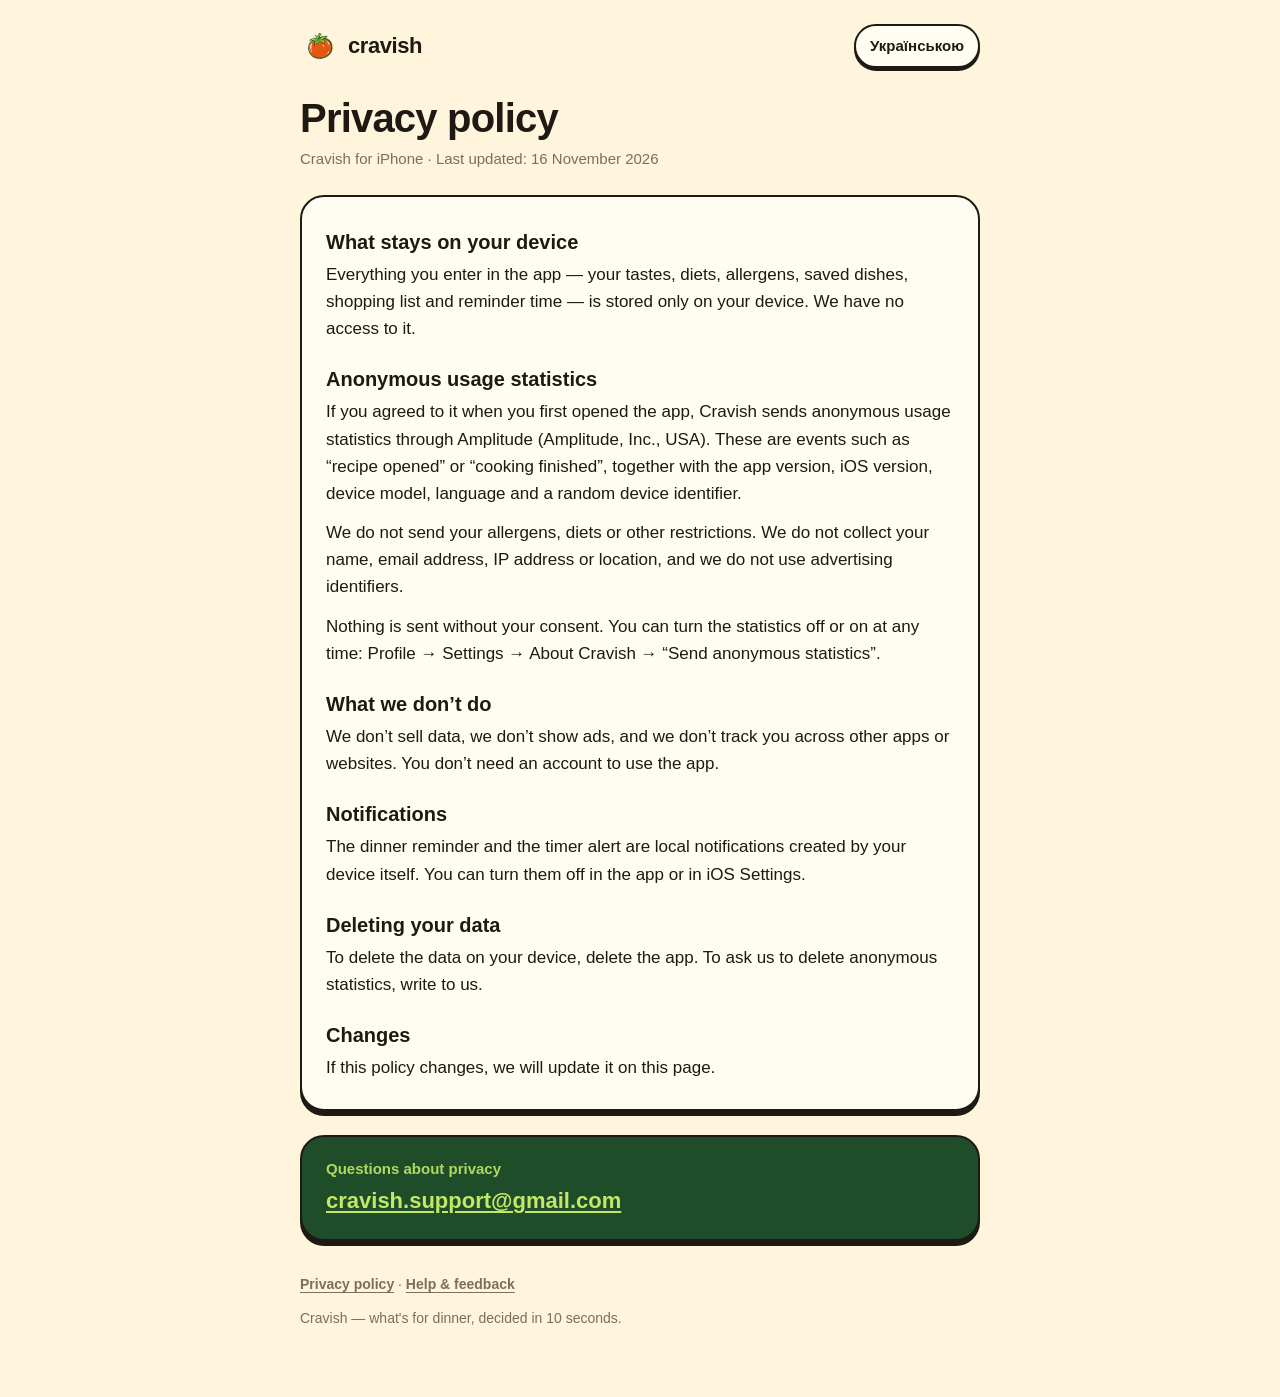
==== privacy.html @ 6daa7ce8 "Add the privacy policy and support pages for Cravish English pages with Ukrainian versions, for GitH" ====
<!doctype html>
<html lang="en">
<head>
<meta charset="utf-8">
<meta name="viewport" content="width=device-width, initial-scale=1">
<title>Privacy policy — Cravish</title>
<link rel="icon" href="assets/icon.png">
<link rel="apple-touch-icon" href="assets/icon.png">
<link rel="stylesheet" href="style.css">
</head>
<body>
<div class="page">
<header class="top">
<a class="brand" href="./" aria-label="Cravish home"><img src="assets/tomato.png" alt="">cravish</a>
<a class="lang" href="uk/privacy" lang="uk">Українською</a>
</header>
<main>
<h1>Privacy policy</h1>
<p class="updated">Cravish for iPhone · Last updated: 16 November 2026</p>
<div class="card">
<h2>What stays on your device</h2>
<p>Everything you enter in the app — your tastes, diets, allergens, saved dishes, shopping list and reminder time — is stored only on your device. We have no access to it.</p>

<h2>Anonymous usage statistics</h2>
<p>If you agreed to it when you first opened the app, Cravish sends anonymous usage statistics through Amplitude (Amplitude, Inc., USA). These are events such as “recipe opened” or “cooking finished”, together with the app version, iOS version, device model, language and a random device identifier.</p>
<p>We do not send your allergens, diets or other restrictions. We do not collect your name, email address, IP address or location, and we do not use advertising identifiers.</p>
<p>Nothing is sent without your consent. You can turn the statistics off or on at any time: Profile → Settings → About Cravish → “Send anonymous statistics”.</p>

<h2>What we don’t do</h2>
<p>We don’t sell data, we don’t show ads, and we don’t track you across other apps or websites. You don’t need an account to use the app.</p>

<h2>Notifications</h2>
<p>The dinner reminder and the timer alert are local notifications created by your device itself. You can turn them off in the app or in iOS Settings.</p>

<h2>Deleting your data</h2>
<p>To delete the data on your device, delete the app. To ask us to delete anonymous statistics, write to us.</p>

<h2>Changes</h2>
<p>If this policy changes, we will update it on this page.</p>
</div>
<div class="contact">
<p class="label">Questions about privacy</p>
<p><a href="mailto:cravish.support@gmail.com">cravish.support@gmail.com</a></p>
</div>
</main>
<footer>
<p><a href="privacy">Privacy policy</a> · <a href="support">Help &amp; feedback</a></p>
<p>Cravish — what's for dinner, decided in 10 seconds.</p>
</footer>
</div>
</body>
</html>
---- style.css ----
/* Cravish public pages — the app's paper, ink and sticker cards. No external fonts or scripts. */
:root {
  --paper: #FFF5DC;
  --card: #FFFCF2;
  --ink: #1E1912;
  --ink-soft: #4A4136;
  --muted: #7D6F5A;
  --forest: #1F4D2A;
  --lime: #C2E866;
  --tomato: #E5491D;
}

* { box-sizing: border-box; }

html { -webkit-text-size-adjust: 100%; }

body {
  margin: 0;
  background: var(--paper);
  color: var(--ink);
  font: 17px/1.6 -apple-system, BlinkMacSystemFont, "Segoe UI", Roboto, "Helvetica Neue", Arial, sans-serif;
}

.page {
  max-width: 720px;
  margin: 0 auto;
  padding: 24px 20px 56px;
}

header.top {
  display: flex;
  align-items: center;
  justify-content: space-between;
  gap: 12px;
  margin-bottom: 28px;
}

.brand {
  display: inline-flex;
  align-items: center;
  gap: 8px;
  color: var(--ink);
  text-decoration: none;
  font-weight: 800;
  font-size: 22px;
  letter-spacing: -0.02em;
}

.brand img { width: 40px; height: 40px; transform: rotate(-10deg); }

.lang {
  color: var(--ink);
  font-weight: 700;
  font-size: 15px;
  text-decoration: none;
  padding: 8px 14px;
  background: var(--card);
  border: 2px solid var(--ink);
  border-radius: 999px;
  box-shadow: 0 3px 0 var(--ink);
  white-space: nowrap;
}

h1 {
  font-size: clamp(30px, 7vw, 40px);
  line-height: 1.12;
  letter-spacing: -0.02em;
  font-weight: 800;
  margin: 0 0 6px;
}

.updated { color: var(--muted); font-size: 15px; margin: 0 0 24px; }

.card {
  background: var(--card);
  border: 2px solid var(--ink);
  border-radius: 24px;
  box-shadow: 0 5px 0 var(--ink);
  padding: 8px 24px 16px;
  margin-bottom: 24px;
}

h2 { font-size: 20px; line-height: 1.3; font-weight: 800; margin: 24px 0 6px; }

p { margin: 0 0 12px; }

ul { margin: 0 0 12px; padding-left: 22px; }

a { color: var(--forest); font-weight: 700; text-underline-offset: 3px; }

.contact {
  background: var(--forest);
  color: var(--lime);
  border: 2px solid var(--ink);
  border-radius: 24px;
  box-shadow: 0 5px 0 var(--ink);
  padding: 20px 24px;
  margin-bottom: 24px;
}

.contact p { margin: 0; }
.contact .label { font-weight: 700; font-size: 15px; opacity: 0.9; margin-bottom: 2px; }
.contact a { color: var(--lime); font-size: clamp(18px, 5vw, 22px); font-weight: 800; word-break: break-word; }

.links { list-style: none; padding: 0; margin: 0; display: grid; gap: 12px; }

.links a {
  display: block;
  color: var(--ink);
  text-decoration: none;
  font-weight: 800;
  font-size: 19px;
  background: var(--card);
  border: 2px solid var(--ink);
  border-radius: 20px;
  box-shadow: 0 4px 0 var(--ink);
  padding: 18px 22px;
}

.links a span { display: block; font-weight: 500; font-size: 15px; color: var(--muted); }

footer { color: var(--muted); font-size: 14px; margin-top: 32px; }
footer a { color: var(--muted); font-weight: 600; }
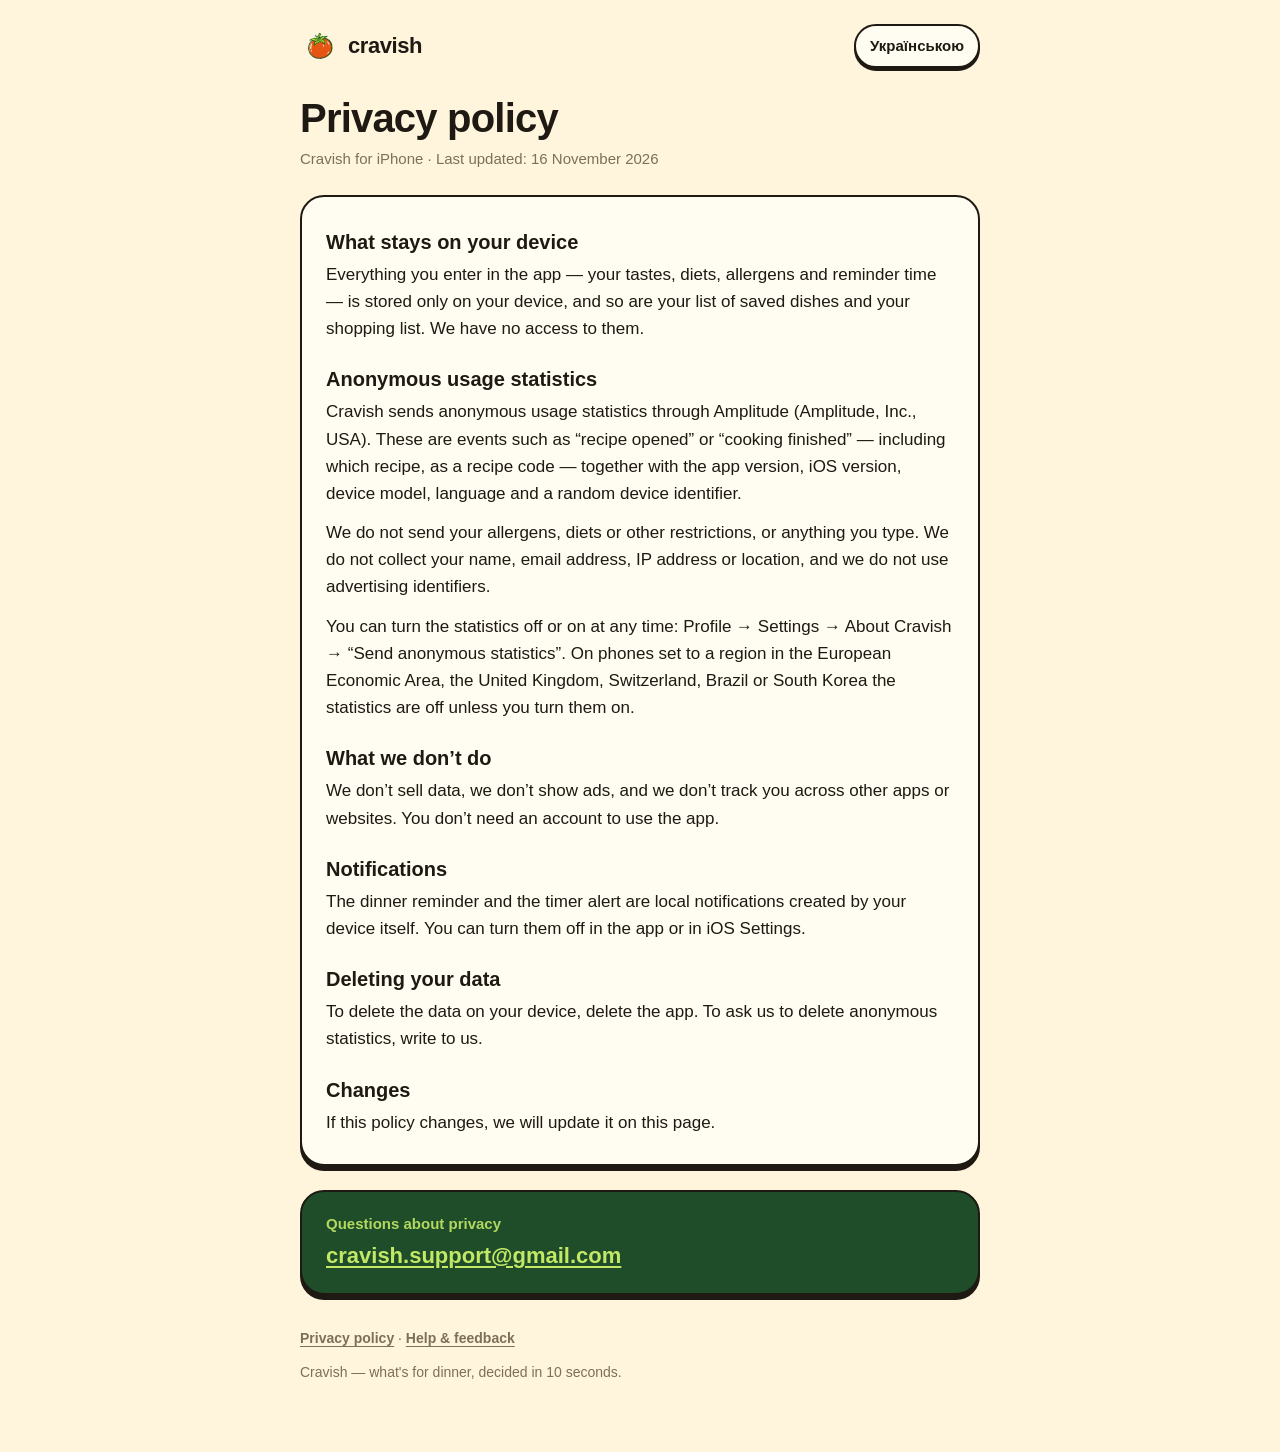
==== commit 89c9b998: "Describe usage statistics as the app now handles them The app no longer asks about statistics: they " ====
--- a/privacy.html
+++ b/privacy.html
@@ -19,12 +19,12 @@
 <p class="updated">Cravish for iPhone · Last updated: 16 November 2026</p>
 <div class="card">
 <h2>What stays on your device</h2>
-<p>Everything you enter in the app — your tastes, diets, allergens, saved dishes, shopping list and reminder time — is stored only on your device. We have no access to it.</p>
+<p>Everything you enter in the app — your tastes, diets, allergens and reminder time — is stored only on your device, and so are your list of saved dishes and your shopping list. We have no access to them.</p>
 
 <h2>Anonymous usage statistics</h2>
-<p>If you agreed to it when you first opened the app, Cravish sends anonymous usage statistics through Amplitude (Amplitude, Inc., USA). These are events such as “recipe opened” or “cooking finished”, together with the app version, iOS version, device model, language and a random device identifier.</p>
-<p>We do not send your allergens, diets or other restrictions. We do not collect your name, email address, IP address or location, and we do not use advertising identifiers.</p>
-<p>Nothing is sent without your consent. You can turn the statistics off or on at any time: Profile → Settings → About Cravish → “Send anonymous statistics”.</p>
+<p>Cravish sends anonymous usage statistics through Amplitude (Amplitude, Inc., USA). These are events such as “recipe opened” or “cooking finished” — including which recipe, as a recipe code — together with the app version, iOS version, device model, language and a random device identifier.</p>
+<p>We do not send your allergens, diets or other restrictions, or anything you type. We do not collect your name, email address, IP address or location, and we do not use advertising identifiers.</p>
+<p>You can turn the statistics off or on at any time: Profile → Settings → About Cravish → “Send anonymous statistics”. On phones set to a region in the European Economic Area, the United Kingdom, Switzerland, Brazil or South Korea the statistics are off unless you turn them on.</p>
 
 <h2>What we don’t do</h2>
 <p>We don’t sell data, we don’t show ads, and we don’t track you across other apps or websites. You don’t need an account to use the app.</p>
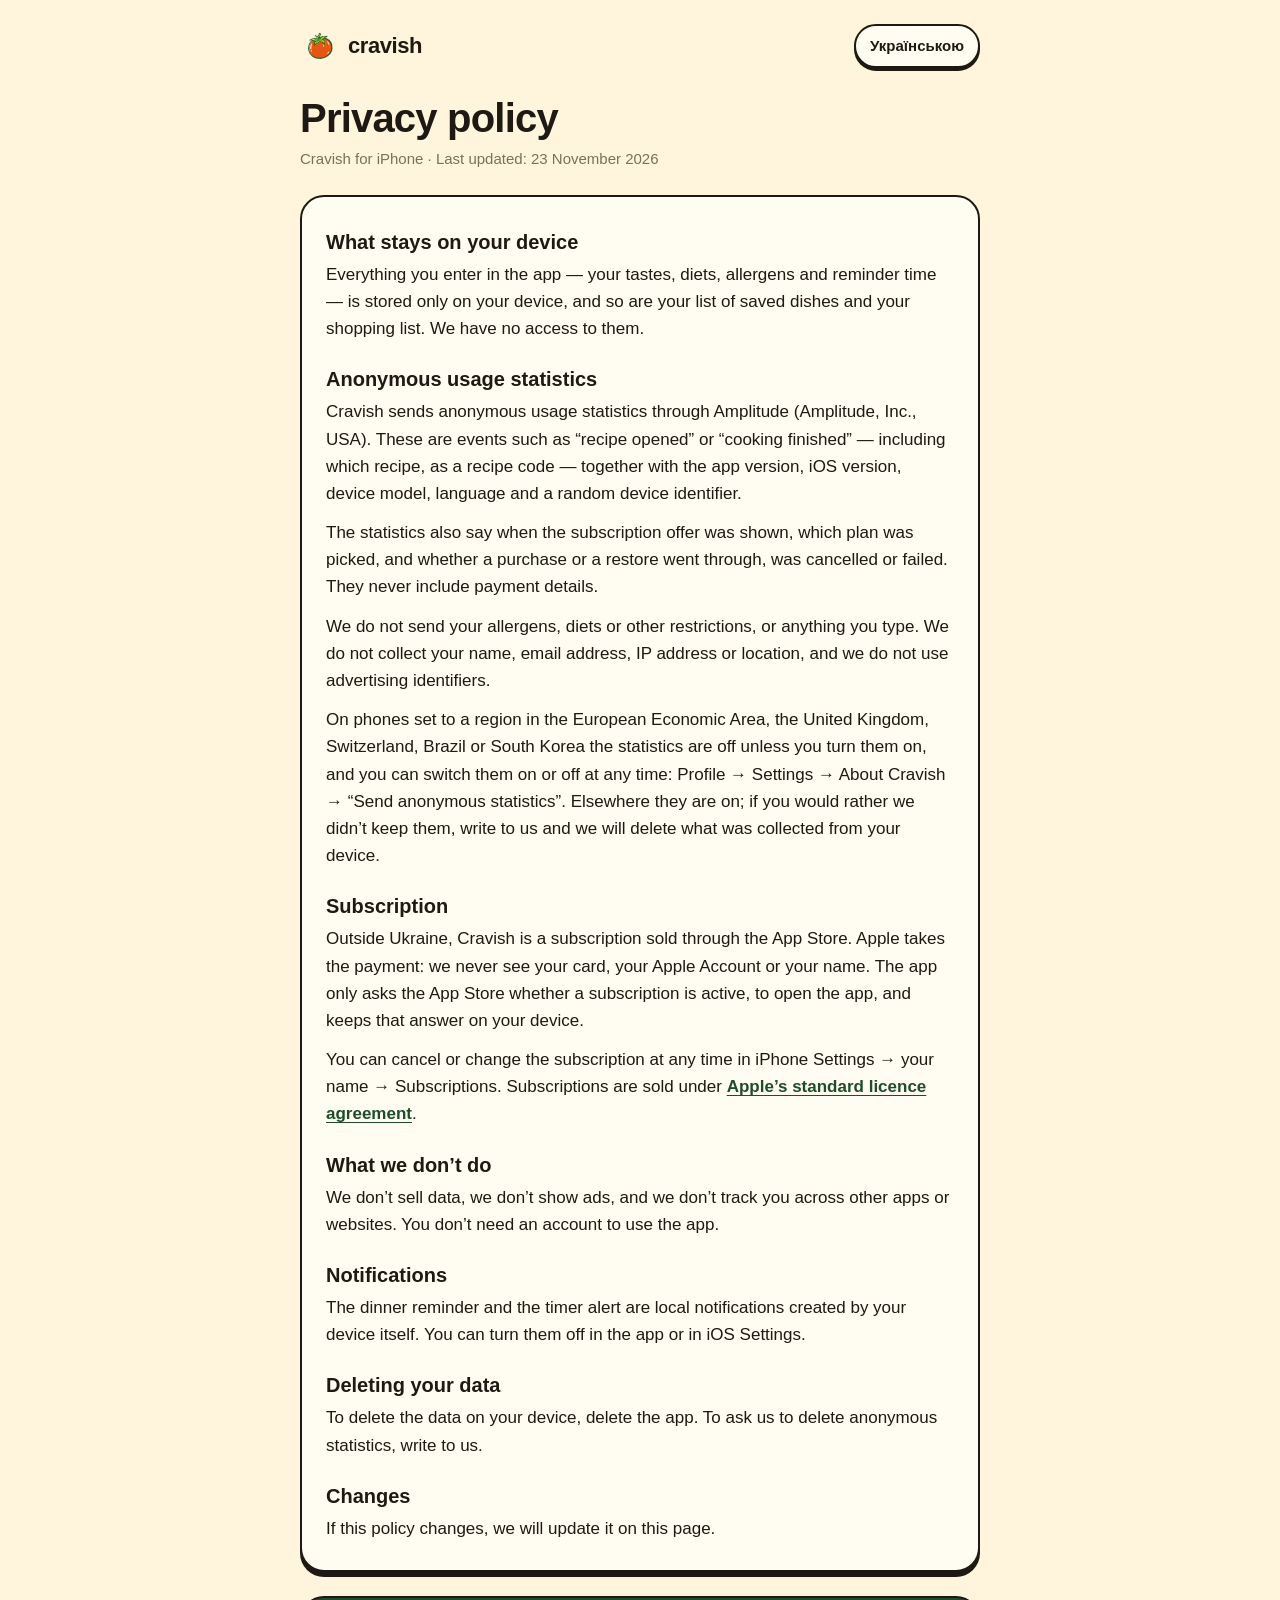
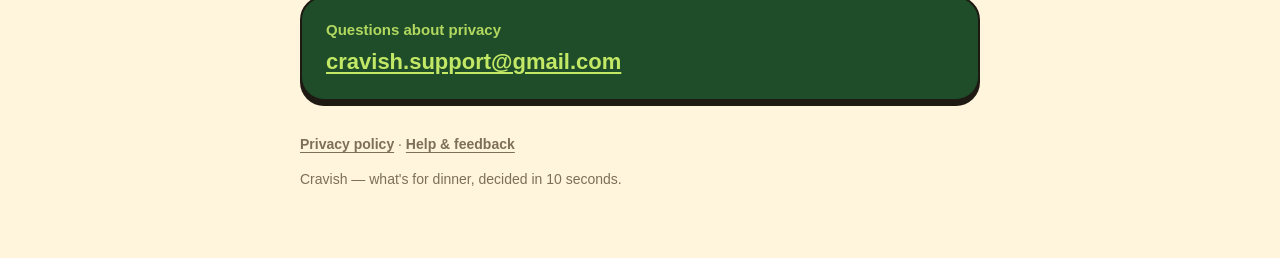
==== commit 0ed4628a: "Cover the subscription in the privacy policy and say where statistics can be switched off Co-Authore" ====
--- a/privacy.html
+++ b/privacy.html
@@ -16,15 +16,20 @@
 </header>
 <main>
 <h1>Privacy policy</h1>
-<p class="updated">Cravish for iPhone · Last updated: 16 November 2026</p>
+<p class="updated">Cravish for iPhone · Last updated: 23 November 2026</p>
 <div class="card">
 <h2>What stays on your device</h2>
 <p>Everything you enter in the app — your tastes, diets, allergens and reminder time — is stored only on your device, and so are your list of saved dishes and your shopping list. We have no access to them.</p>
 
 <h2>Anonymous usage statistics</h2>
 <p>Cravish sends anonymous usage statistics through Amplitude (Amplitude, Inc., USA). These are events such as “recipe opened” or “cooking finished” — including which recipe, as a recipe code — together with the app version, iOS version, device model, language and a random device identifier.</p>
+<p>The statistics also say when the subscription offer was shown, which plan was picked, and whether a purchase or a restore went through, was cancelled or failed. They never include payment details.</p>
 <p>We do not send your allergens, diets or other restrictions, or anything you type. We do not collect your name, email address, IP address or location, and we do not use advertising identifiers.</p>
-<p>You can turn the statistics off or on at any time: Profile → Settings → About Cravish → “Send anonymous statistics”. On phones set to a region in the European Economic Area, the United Kingdom, Switzerland, Brazil or South Korea the statistics are off unless you turn them on.</p>
+<p>On phones set to a region in the European Economic Area, the United Kingdom, Switzerland, Brazil or South Korea the statistics are off unless you turn them on, and you can switch them on or off at any time: Profile → Settings → About Cravish → “Send anonymous statistics”. Elsewhere they are on; if you would rather we didn’t keep them, write to us and we will delete what was collected from your device.</p>
+
+<h2>Subscription</h2>
+<p>Outside Ukraine, Cravish is a subscription sold through the App Store. Apple takes the payment: we never see your card, your Apple Account or your name. The app only asks the App Store whether a subscription is active, to open the app, and keeps that answer on your device.</p>
+<p>You can cancel or change the subscription at any time in iPhone Settings → your name → Subscriptions. Subscriptions are sold under <a href="https://www.apple.com/legal/internet-services/itunes/dev/stdeula/">Apple’s standard licence agreement</a>.</p>
 
 <h2>What we don’t do</h2>
 <p>We don’t sell data, we don’t show ads, and we don’t track you across other apps or websites. You don’t need an account to use the app.</p>
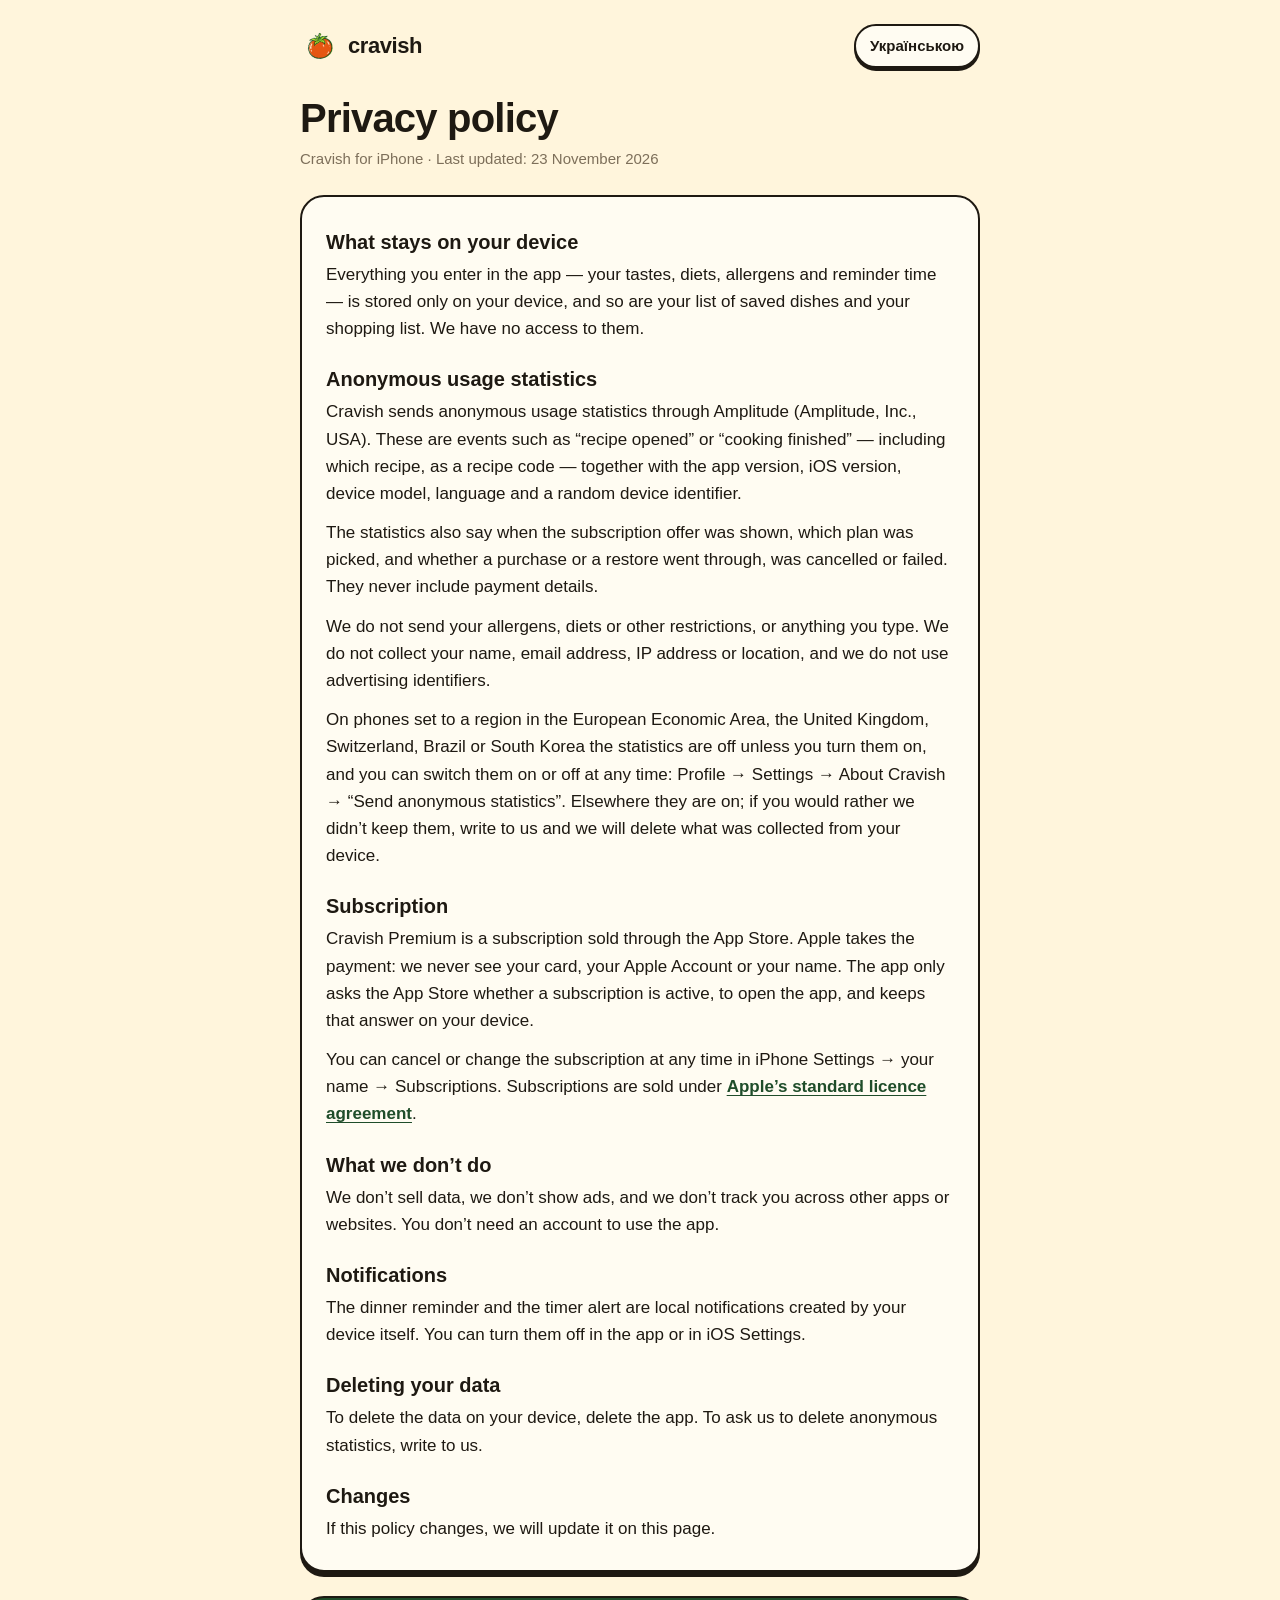
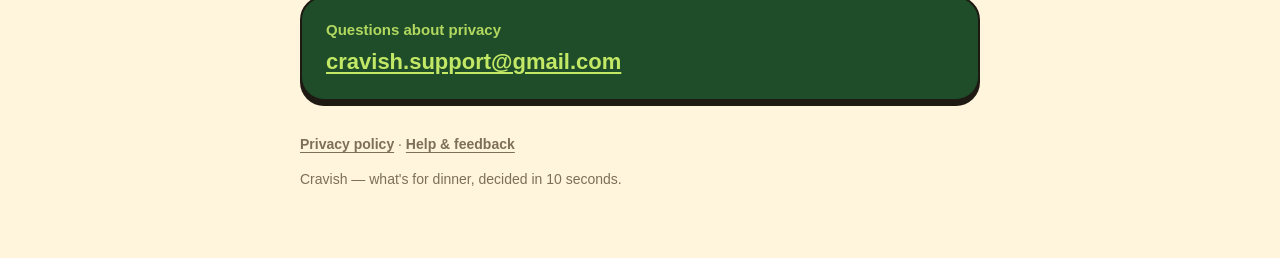
==== commit 561fe7e2: "Explain the subscription on the help page and drop the line about Ukraine Co-Authored-By: Claude Opu" ====
--- a/privacy.html
+++ b/privacy.html
@@ -28,7 +28,7 @@
 <p>On phones set to a region in the European Economic Area, the United Kingdom, Switzerland, Brazil or South Korea the statistics are off unless you turn them on, and you can switch them on or off at any time: Profile → Settings → About Cravish → “Send anonymous statistics”. Elsewhere they are on; if you would rather we didn’t keep them, write to us and we will delete what was collected from your device.</p>
 
 <h2>Subscription</h2>
-<p>Outside Ukraine, Cravish is a subscription sold through the App Store. Apple takes the payment: we never see your card, your Apple Account or your name. The app only asks the App Store whether a subscription is active, to open the app, and keeps that answer on your device.</p>
+<p>Cravish Premium is a subscription sold through the App Store. Apple takes the payment: we never see your card, your Apple Account or your name. The app only asks the App Store whether a subscription is active, to open the app, and keeps that answer on your device.</p>
 <p>You can cancel or change the subscription at any time in iPhone Settings → your name → Subscriptions. Subscriptions are sold under <a href="https://www.apple.com/legal/internet-services/itunes/dev/stdeula/">Apple’s standard licence agreement</a>.</p>
 
 <h2>What we don’t do</h2>
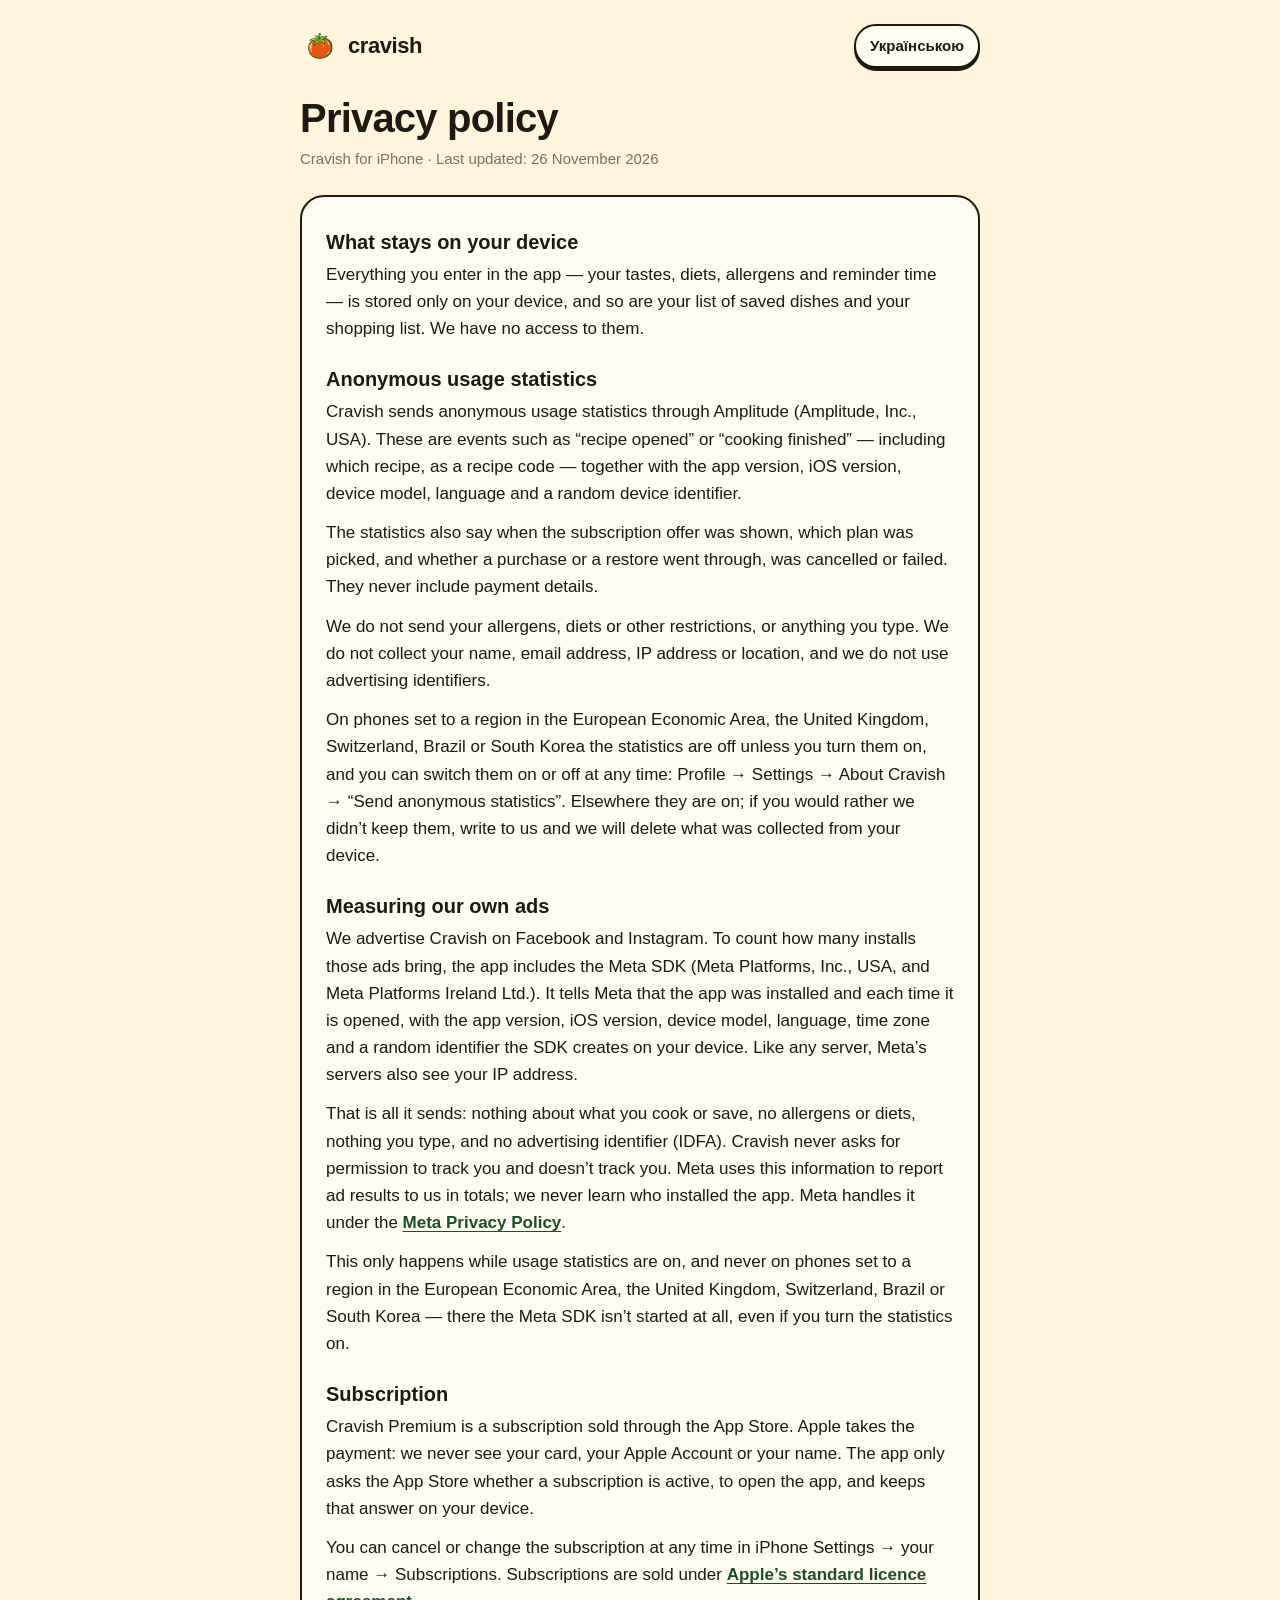
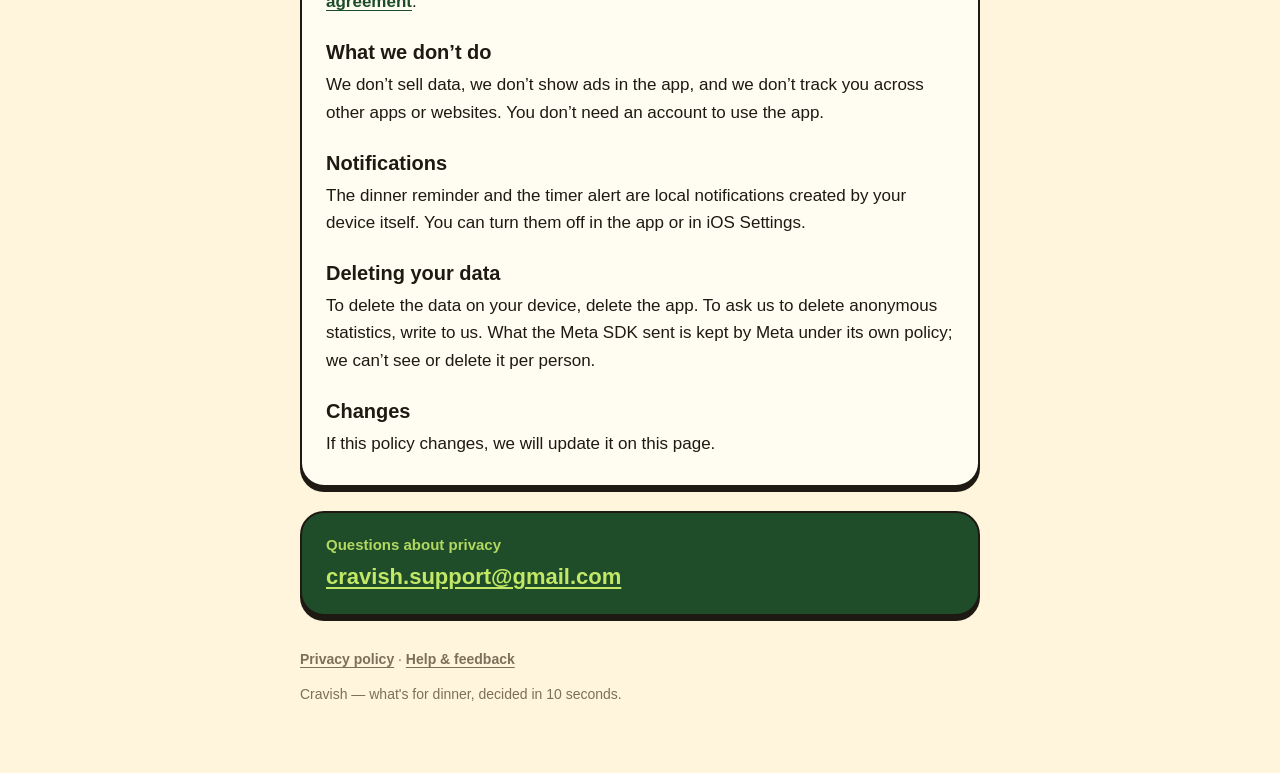
==== commit a32061ef: "Describe the Meta SDK used to measure our own install ads Co-Authored-By: Claude Opus 5.5 <noreply@a" ====
--- a/privacy.html
+++ b/privacy.html
@@ -16,7 +16,7 @@
 </header>
 <main>
 <h1>Privacy policy</h1>
-<p class="updated">Cravish for iPhone · Last updated: 23 November 2026</p>
+<p class="updated">Cravish for iPhone · Last updated: 26 November 2026</p>
 <div class="card">
 <h2>What stays on your device</h2>
 <p>Everything you enter in the app — your tastes, diets, allergens and reminder time — is stored only on your device, and so are your list of saved dishes and your shopping list. We have no access to them.</p>
@@ -27,18 +27,23 @@
 <p>We do not send your allergens, diets or other restrictions, or anything you type. We do not collect your name, email address, IP address or location, and we do not use advertising identifiers.</p>
 <p>On phones set to a region in the European Economic Area, the United Kingdom, Switzerland, Brazil or South Korea the statistics are off unless you turn them on, and you can switch them on or off at any time: Profile → Settings → About Cravish → “Send anonymous statistics”. Elsewhere they are on; if you would rather we didn’t keep them, write to us and we will delete what was collected from your device.</p>
 
+<h2>Measuring our own ads</h2>
+<p>We advertise Cravish on Facebook and Instagram. To count how many installs those ads bring, the app includes the Meta SDK (Meta Platforms, Inc., USA, and Meta Platforms Ireland Ltd.). It tells Meta that the app was installed and each time it is opened, with the app version, iOS version, device model, language, time zone and a random identifier the SDK creates on your device. Like any server, Meta’s servers also see your IP address.</p>
+<p>That is all it sends: nothing about what you cook or save, no allergens or diets, nothing you type, and no advertising identifier (IDFA). Cravish never asks for permission to track you and doesn’t track you. Meta uses this information to report ad results to us in totals; we never learn who installed the app. Meta handles it under the <a href="https://www.facebook.com/privacy/policy/">Meta Privacy Policy</a>.</p>
+<p>This only happens while usage statistics are on, and never on phones set to a region in the European Economic Area, the United Kingdom, Switzerland, Brazil or South Korea — there the Meta SDK isn’t started at all, even if you turn the statistics on.</p>
+
 <h2>Subscription</h2>
 <p>Cravish Premium is a subscription sold through the App Store. Apple takes the payment: we never see your card, your Apple Account or your name. The app only asks the App Store whether a subscription is active, to open the app, and keeps that answer on your device.</p>
 <p>You can cancel or change the subscription at any time in iPhone Settings → your name → Subscriptions. Subscriptions are sold under <a href="https://www.apple.com/legal/internet-services/itunes/dev/stdeula/">Apple’s standard licence agreement</a>.</p>
 
 <h2>What we don’t do</h2>
-<p>We don’t sell data, we don’t show ads, and we don’t track you across other apps or websites. You don’t need an account to use the app.</p>
+<p>We don’t sell data, we don’t show ads in the app, and we don’t track you across other apps or websites. You don’t need an account to use the app.</p>
 
 <h2>Notifications</h2>
 <p>The dinner reminder and the timer alert are local notifications created by your device itself. You can turn them off in the app or in iOS Settings.</p>
 
 <h2>Deleting your data</h2>
-<p>To delete the data on your device, delete the app. To ask us to delete anonymous statistics, write to us.</p>
+<p>To delete the data on your device, delete the app. To ask us to delete anonymous statistics, write to us. What the Meta SDK sent is kept by Meta under its own policy; we can’t see or delete it per person.</p>
 
 <h2>Changes</h2>
 <p>If this policy changes, we will update it on this page.</p>
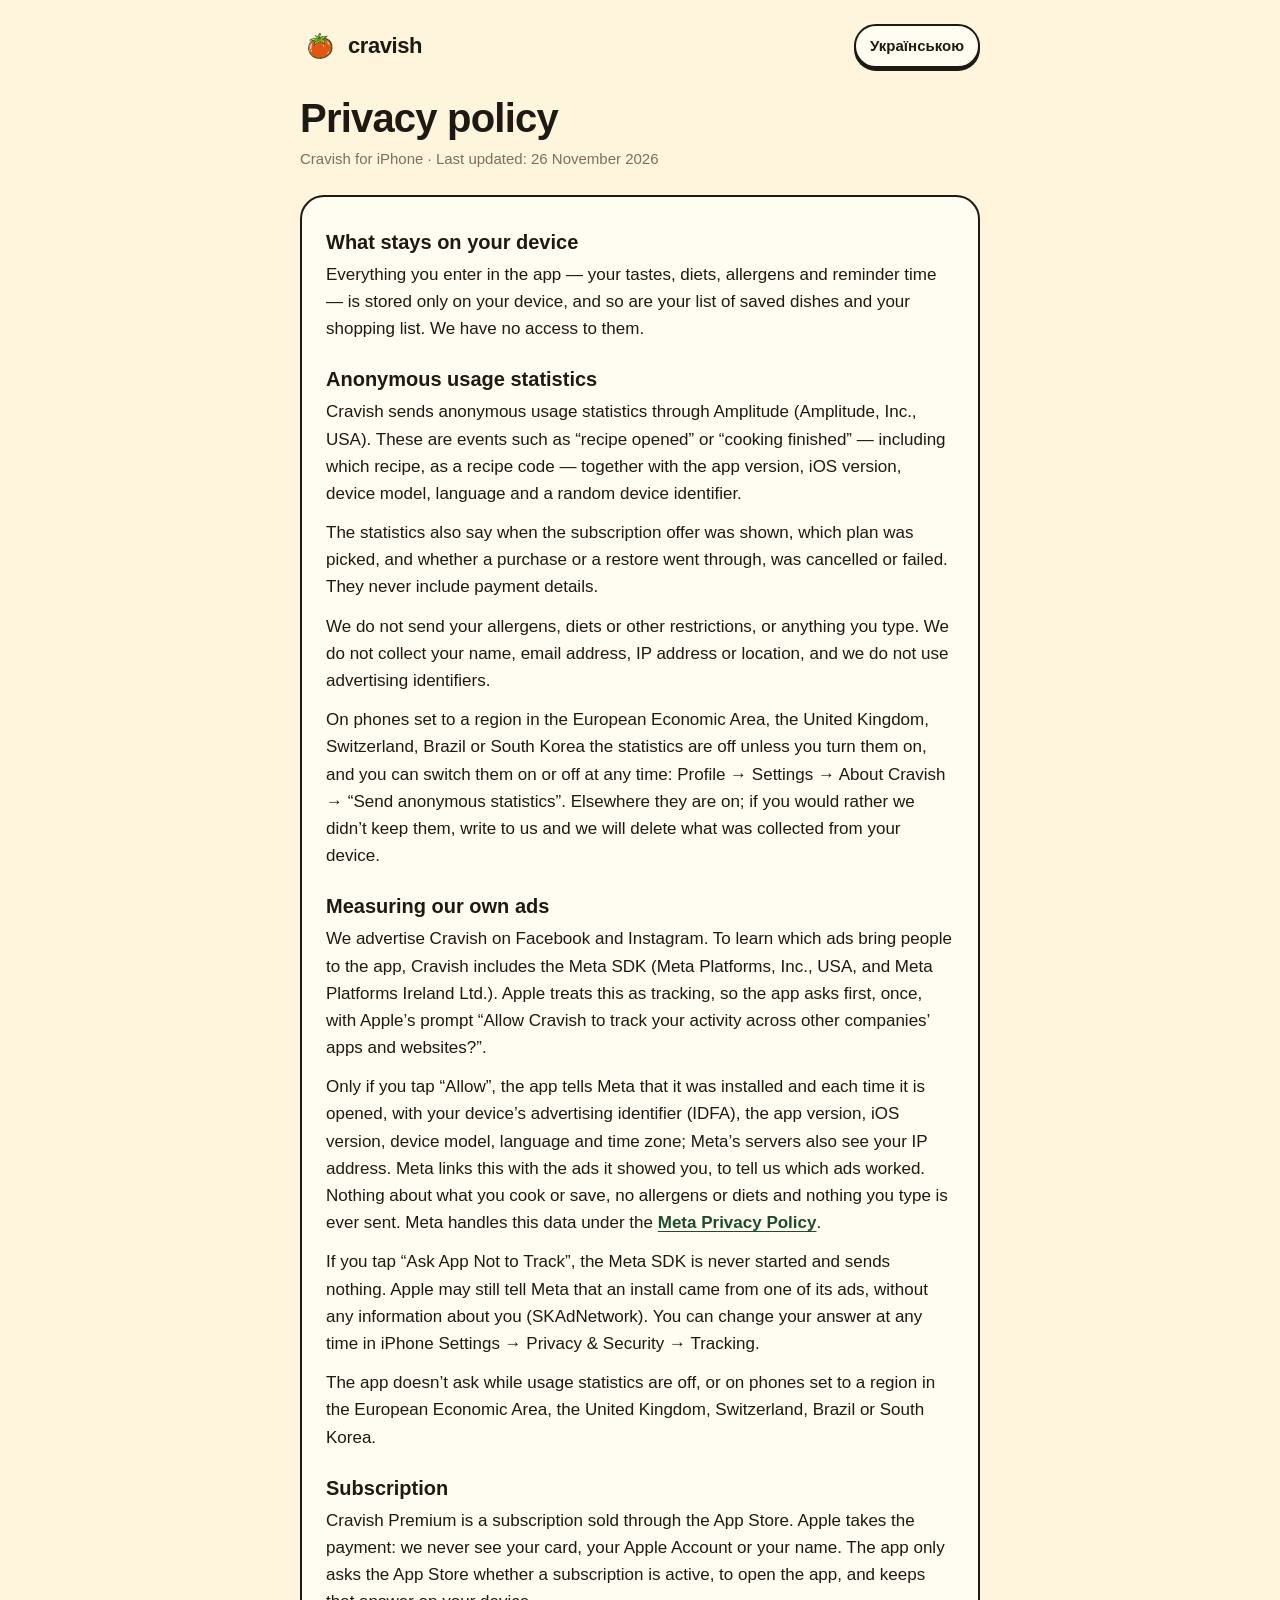
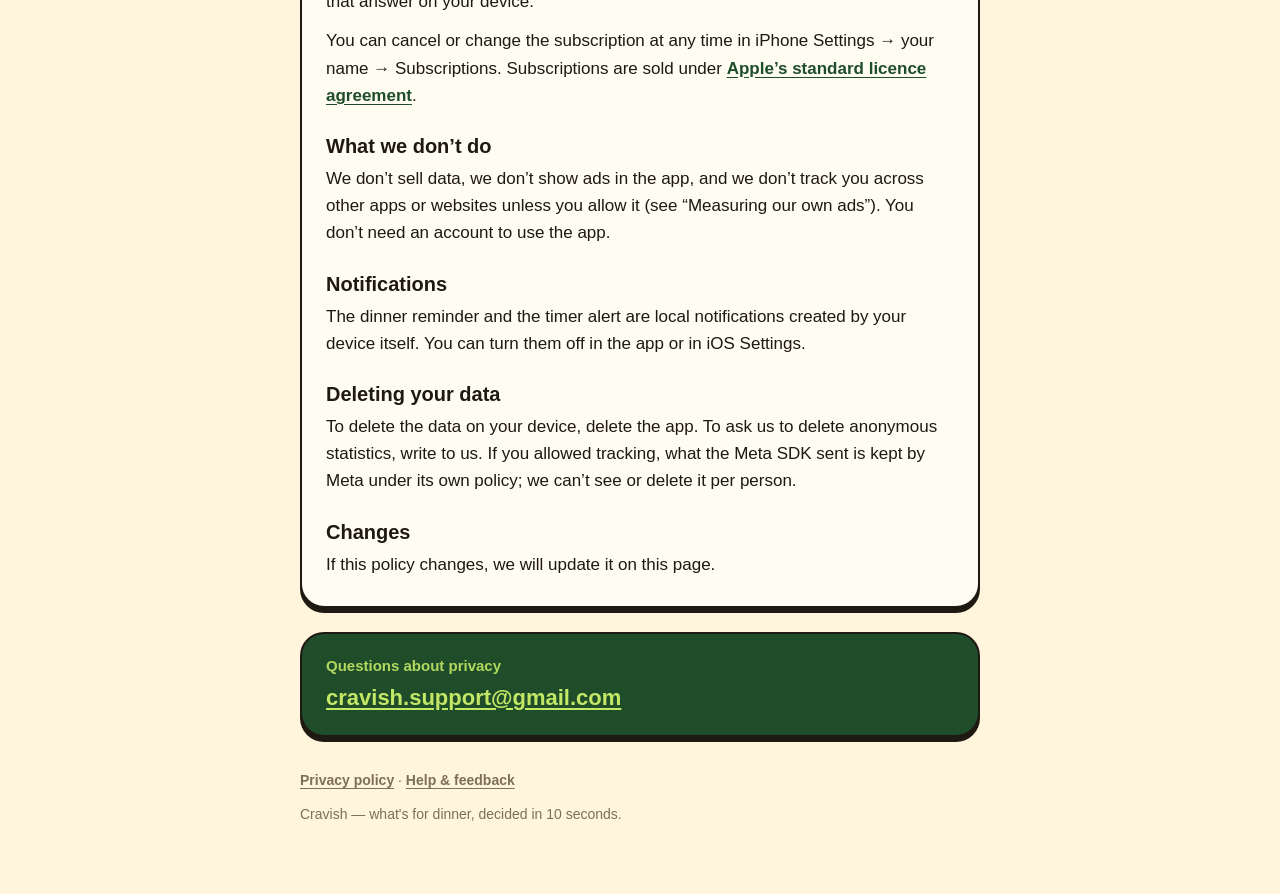
==== commit bdd582a9: "Say the app asks before Meta can measure our ads Co-Authored-By: Claude Opus 5.5 <noreply@anthropic." ====
--- a/privacy.html
+++ b/privacy.html
@@ -28,22 +28,23 @@
 <p>On phones set to a region in the European Economic Area, the United Kingdom, Switzerland, Brazil or South Korea the statistics are off unless you turn them on, and you can switch them on or off at any time: Profile → Settings → About Cravish → “Send anonymous statistics”. Elsewhere they are on; if you would rather we didn’t keep them, write to us and we will delete what was collected from your device.</p>
 
 <h2>Measuring our own ads</h2>
-<p>We advertise Cravish on Facebook and Instagram. To count how many installs those ads bring, the app includes the Meta SDK (Meta Platforms, Inc., USA, and Meta Platforms Ireland Ltd.). It tells Meta that the app was installed and each time it is opened, with the app version, iOS version, device model, language, time zone and a random identifier the SDK creates on your device. Like any server, Meta’s servers also see your IP address.</p>
-<p>That is all it sends: nothing about what you cook or save, no allergens or diets, nothing you type, and no advertising identifier (IDFA). Cravish never asks for permission to track you and doesn’t track you. Meta uses this information to report ad results to us in totals; we never learn who installed the app. Meta handles it under the <a href="https://www.facebook.com/privacy/policy/">Meta Privacy Policy</a>.</p>
-<p>This only happens while usage statistics are on, and never on phones set to a region in the European Economic Area, the United Kingdom, Switzerland, Brazil or South Korea — there the Meta SDK isn’t started at all, even if you turn the statistics on.</p>
+<p>We advertise Cravish on Facebook and Instagram. To learn which ads bring people to the app, Cravish includes the Meta SDK (Meta Platforms, Inc., USA, and Meta Platforms Ireland Ltd.). Apple treats this as tracking, so the app asks first, once, with Apple’s prompt “Allow Cravish to track your activity across other companies’ apps and websites?”.</p>
+<p>Only if you tap “Allow”, the app tells Meta that it was installed and each time it is opened, with your device’s advertising identifier (IDFA), the app version, iOS version, device model, language and time zone; Meta’s servers also see your IP address. Meta links this with the ads it showed you, to tell us which ads worked. Nothing about what you cook or save, no allergens or diets and nothing you type is ever sent. Meta handles this data under the <a href="https://www.facebook.com/privacy/policy/">Meta Privacy Policy</a>.</p>
+<p>If you tap “Ask App Not to Track”, the Meta SDK is never started and sends nothing. Apple may still tell Meta that an install came from one of its ads, without any information about you (SKAdNetwork). You can change your answer at any time in iPhone Settings → Privacy &amp; Security → Tracking.</p>
+<p>The app doesn’t ask while usage statistics are off, or on phones set to a region in the European Economic Area, the United Kingdom, Switzerland, Brazil or South Korea.</p>
 
 <h2>Subscription</h2>
 <p>Cravish Premium is a subscription sold through the App Store. Apple takes the payment: we never see your card, your Apple Account or your name. The app only asks the App Store whether a subscription is active, to open the app, and keeps that answer on your device.</p>
 <p>You can cancel or change the subscription at any time in iPhone Settings → your name → Subscriptions. Subscriptions are sold under <a href="https://www.apple.com/legal/internet-services/itunes/dev/stdeula/">Apple’s standard licence agreement</a>.</p>
 
 <h2>What we don’t do</h2>
-<p>We don’t sell data, we don’t show ads in the app, and we don’t track you across other apps or websites. You don’t need an account to use the app.</p>
+<p>We don’t sell data, we don’t show ads in the app, and we don’t track you across other apps or websites unless you allow it (see “Measuring our own ads”). You don’t need an account to use the app.</p>
 
 <h2>Notifications</h2>
 <p>The dinner reminder and the timer alert are local notifications created by your device itself. You can turn them off in the app or in iOS Settings.</p>
 
 <h2>Deleting your data</h2>
-<p>To delete the data on your device, delete the app. To ask us to delete anonymous statistics, write to us. What the Meta SDK sent is kept by Meta under its own policy; we can’t see or delete it per person.</p>
+<p>To delete the data on your device, delete the app. To ask us to delete anonymous statistics, write to us. If you allowed tracking, what the Meta SDK sent is kept by Meta under its own policy; we can’t see or delete it per person.</p>
 
 <h2>Changes</h2>
 <p>If this policy changes, we will update it on this page.</p>
